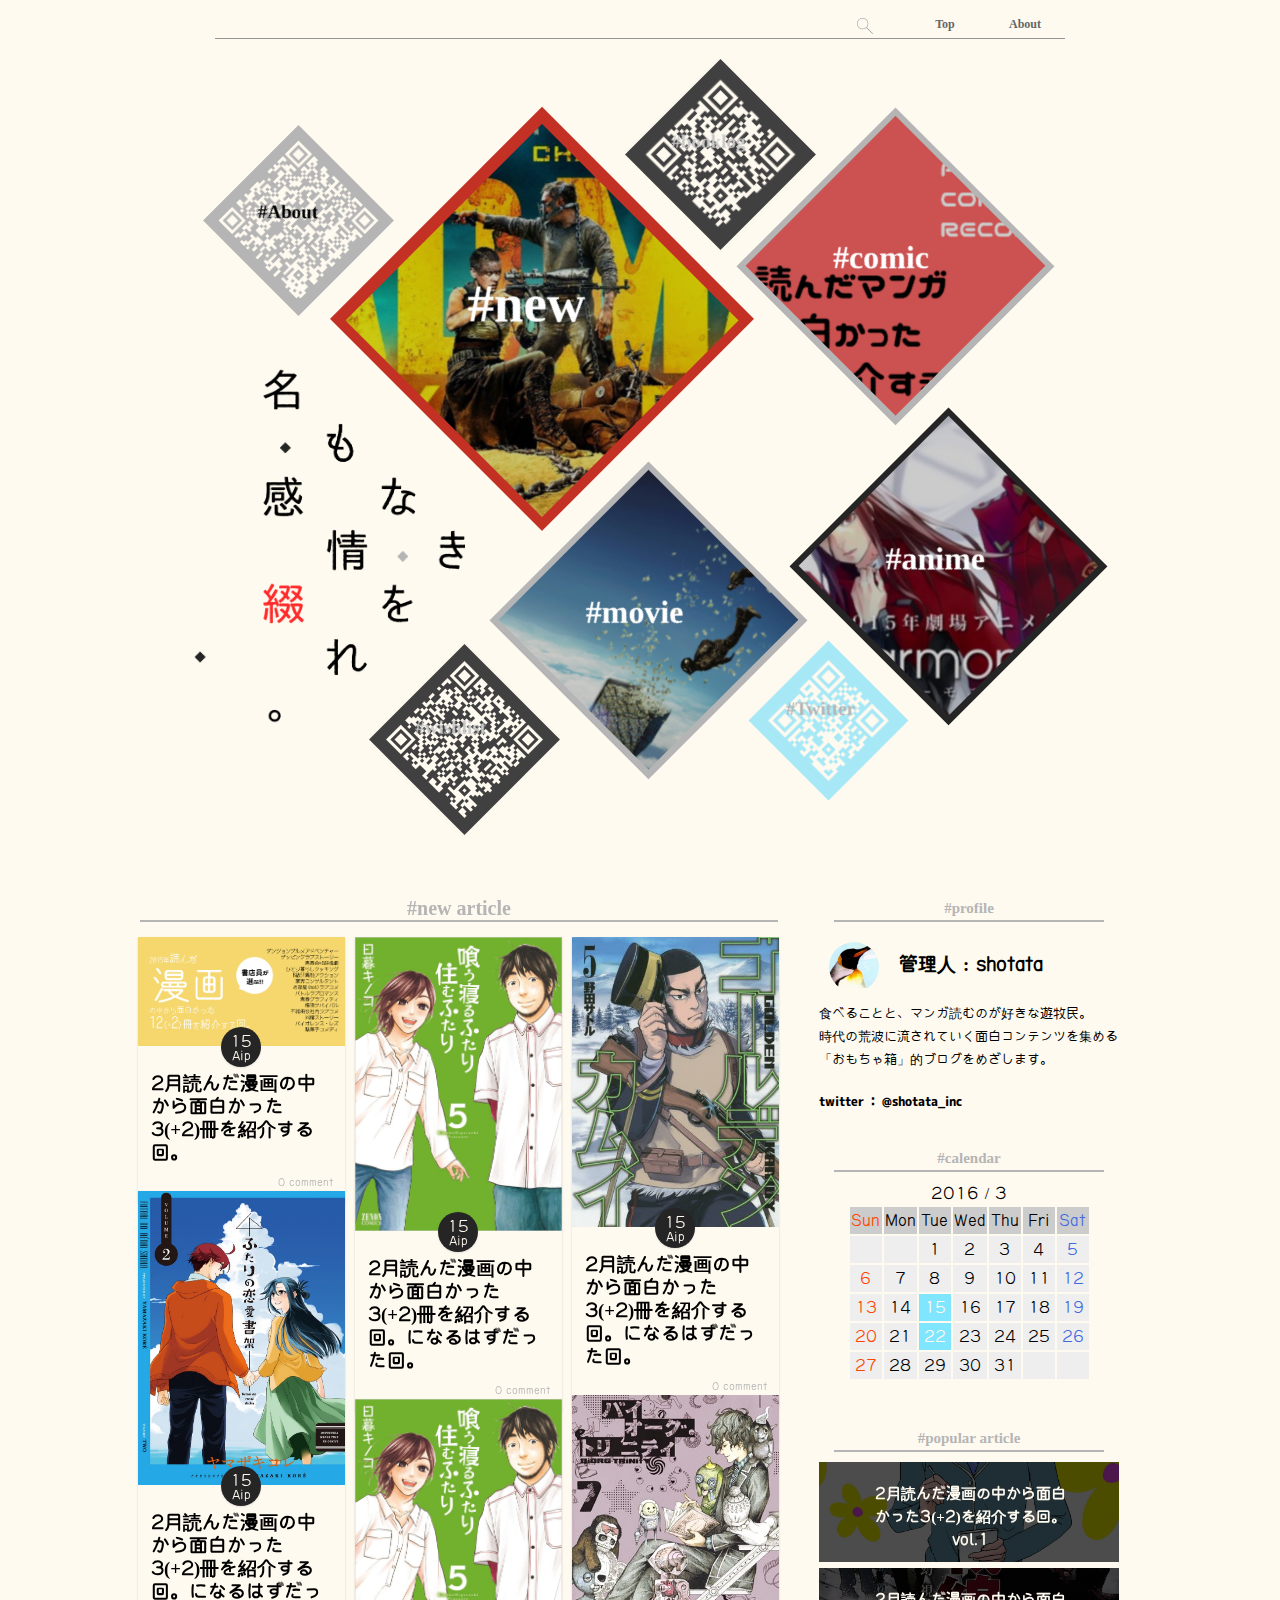
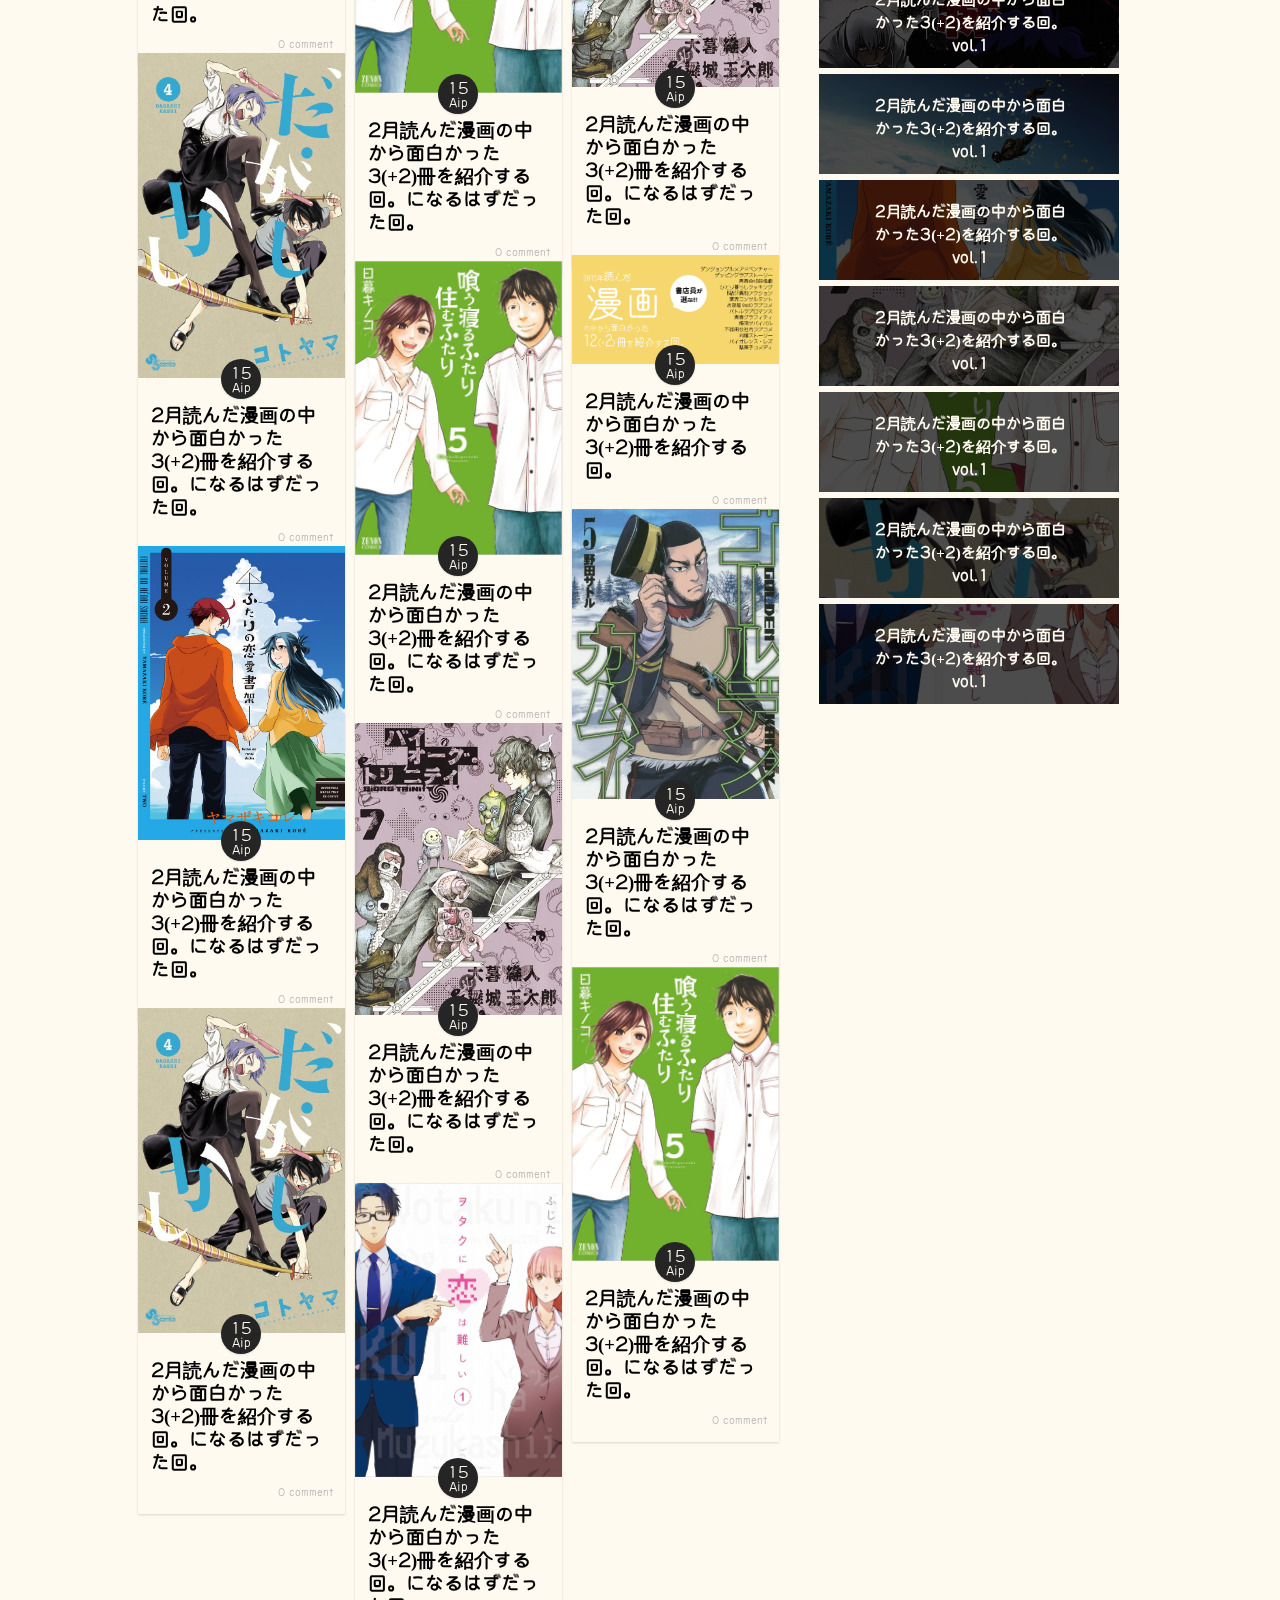
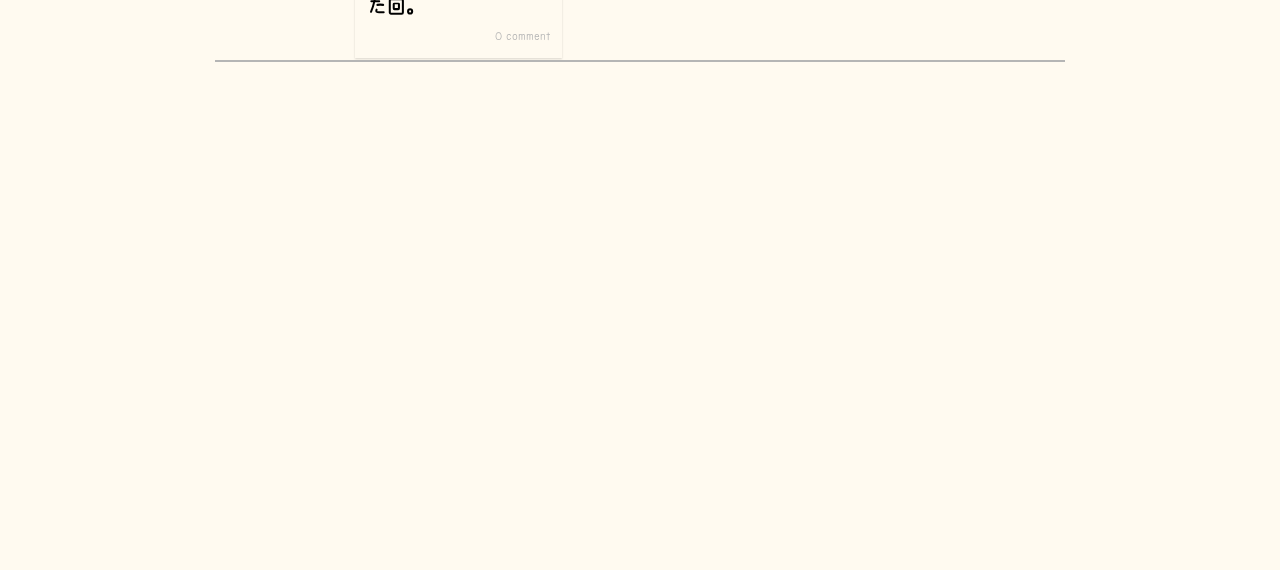
==== index.html @ b6baa3f1 "一番最初の状態(edge,foxはほぼ問題なし、chromに深刻な問題" ====
<!DOCTYPE html>
<html>
<head>
    <meta charset="utf-8">
    <title>名もなき感情を綴れ。</title>
    <link rel="stylesheet" href="css/header.css">
    <link rel="stylesheet" href="css/body.css">
    <link rel="stylesheet" href="css/main2.css">
    <link rel="stylesheet" href="css/article.css">
    <link rel="stylesheet" href="css/side.css">
    <link rel="stylesheet" href="css/footer.css">
    <link rel="stylesheet" href="css/calendar.css">
    <script type="text/javascript" src="javascript/jquery-ver2.1.3.min.js"></script>
    <script type="text/javascript" src="javascript/cut.js"></script>
    <script type="text/javascript" src="javascript/bricks.js"></script>
    <script type="text/javascript" src="javascript/java.js"></script>
    <script type="text/javascript" src="javascript/ripple.js"></script>
    <script type="text/javascript" src="javascript/FlowType.js"></script>
    <script type="text/javascript" src="javascript/multipleCalendarCreater.js"></script>
</head>

<body bgcolor="#fffaf0">
    <div class="header">
        <ul class="menu">
            <li><img src="img/g3773.png" alt="検索"></li>
            <li><a href="index.html">Top</a></li>
            <li><a href="about.html">About</a></li>
        </ul>
    </div>
    <div class="top">
        <div class="diamond">
            <div class="diamond1">
                <canvas id="canvas1" data-src="img/2611511308181.jpg" width="425" height="425"></canvas>
                <span class="ripple-dia1"></span>
                <a href="#"><span class="waku1"></span></a>
                <h1>#new</h1>
            </div>
            <div class="diamond2">
                <canvas id="canvas2" data-src="img/1511com.png" width="319" height="319"></canvas>
                <span class="ripple-dia2"></span>
                <a href="comic.html"><span class="waku2"></span></a>
                <h1>#comic</h1>
            </div>
            <div class="diamond3">
                <canvas id="canvas3" data-src="img/20160205-pointbreak-thumb-950x713-20824.jpg" width="319" height="319"></canvas>
                <span class="ripple-dia3"></span>
                <a href="movie.html"><span class="waku3"></span></a>
                <h1>#movie</h1>
            </div>
            <div class="diamond4">
                <canvas id="canvas4" data-src="img/792185c9-s.jpg" width="319" height="319"></canvas>
                <span class="ripple-dia4"></span>
                <a href="anime.html"><span class="waku4"></span></a>
                <h1>#anime</h1>
            </div>
            <div class="diamond5">
                <a href="#https://twitter.com/shotata_inc">
                    <h1>#Twitter</h1>
                    <img src="img/twitter4.gif" width="113" height="113" />
                </a>
            </div>
            <div class="diamond6">
                <a href="#https://twitter.com/shotata_inc">
                    <h1>#About</h1>
                    <img src="img/QR_Code.gif" width="135" height="135" />
                </a>
            </div>
            <div class="diamond7">
                <a href="#https://www.amazon.co.jp/gp/registry/wishlist/ref=nav__gno_listpop_wi?ie=UTF8&requiresSignIn=1">
                    <img src="img/amazon.gif" width="135">
                    <h1>#wishlist</h1>
                </a>
            </div>
            <div class="diamond8">
                <a href="#http://booklog.jp/users/totoro1214hs?display=front">
                    <img src="img/bukurogu.gif" width="135">
                    <h1>#booklog</h1>
                </a>
            </div>
            <img class="t-moji" src="img/title0.png" width="370" alt="代替テキスト">
        </div>
        <div class="page-top">
            <a href="#">
                <div class="boton"></div>
            </a>
        </div>
    </div>
    <div class="body">
        <div class="body-left">
            <div class="article">
                <h1>#new article</h1>
                <div class="bricks">
                    <div class="cluster">
                        <a href="#">
                            <div class="fig">
                                <img src="img/2015com.png" width="100%" alt="contents">
                                <figcaption>
                                    <div class="tag">
                                        <h4>comic</h4>
                                    </div>
                                </figcaption>
                            </div>
                            <div class="cluster-content">
                                <div class="cluster-data">
                                    <div class="day">15</div>
                                    <div class="month">Aip</div>
                                </div>
                                <h3>2月読んだ漫画の中から面白かった3(+2)冊を紹介する回。</h3>
                                <span class="comment"><p> 0 comment</p></span>
                            </div>
                        </a>
                    </div>
                    <div class="cluster">
                        <a href="#">
                            <div class="fig">
                                <img src="img/cluster/71kz5DLhjmL.jpg" width="100%" alt="contents">
                                <figcaption>
                                    <div class="tag">
                                        <h4>comic</h4>
                                    </div>
                                </figcaption>
                            </div>
                            <div class="cluster-content">
                                <div class="cluster-data">
                                    <div class="day">15</div>
                                    <div class="month">Aip</div>
                                </div>
                                <h3>2月読んだ漫画の中から面白かった3(+2)冊を紹介する回。になるはずだった回。</h3>
                                <span class="comment"><p> 0 comment</p></span>
                            </div>
                        </a>
                    </div>
                    <div class="cluster">
                        <a href="#">
                            <div class="fig">
                                <img src="img/cluster/51my9UIwvcL.jpg" width="100%" alt="contents">
                                <figcaption>
                                    <div class="tag">
                                        <h4>comic</h4>
                                    </div>
                                </figcaption>
                            </div>
                            <div class="cluster-content">
                                <div class="cluster-data">
                                    <div class="day">15</div>
                                    <div class="month">Aip</div>
                                </div>
                                <h3>2月読んだ漫画の中から面白かった3(+2)冊を紹介する回。になるはずだった回。</h3>
                                <span class="comment"><p> 0 comment</p></span>
                            </div>
                        </a>
                    </div>
                    <div class="cluster">
                        <a href="#">
                            <div class="fig">
                                <img src="img/cluster/61NEpMygPyL.jpg" width="100%" alt="contents">
                                <figcaption>
                                    <div class="tag">
                                        <h4>comic</h4>
                                    </div>
                                </figcaption>
                            </div>
                            <div class="cluster-content">
                                <div class="cluster-data">
                                    <div class="day">15</div>
                                    <div class="month">Aip</div>
                                </div>
                                <h3>2月読んだ漫画の中から面白かった3(+2)冊を紹介する回。になるはずだった回。</h3>
                                <span class="comment"><p> 0 comment</p></span>
                            </div>
                        </a>
                    </div>
                    <div class="cluster">
                        <a href="#">
                            <div class="fig">
                                <img src="img/cluster/61NpUtfXvlL.jpg" width="100%" alt="contents">
                                <figcaption>
                                    <div class="tag">
                                        <h4>comic</h4>
                                    </div>
                                </figcaption>
                            </div>
                            <div class="cluster-content">
                                <div class="cluster-data">
                                    <div class="day">15</div>
                                    <div class="month">Aip</div>
                                </div>
                                <h3>2月読んだ漫画の中から面白かった3(+2)冊を紹介する回。になるはずだった回。</h3>
                                <span class="comment"><p> 0 comment</p></span>
                            </div>
                        </a>
                    </div>
                    <div class="cluster">
                        <a href="#">
                            <div class="fig">
                                <img src="img/cluster/71kz5DLhjmL.jpg" width="100%" alt="contents">
                                <figcaption>
                                    <div class="tag">
                                        <h4>comic</h4>
                                    </div>
                                </figcaption>
                            </div>
                            <div class="cluster-content">
                                <div class="cluster-data">
                                    <div class="day">15</div>
                                    <div class="month">Aip</div>
                                </div>
                                <h3>2月読んだ漫画の中から面白かった3(+2)冊を紹介する回。になるはずだった回。</h3>
                                <span class="comment"><p> 0 comment</p></span>
                            </div>
                        </a>
                    </div>
                    <div class="cluster">
                        <a href="#">
                            <div class="fig">
                                <img src="img/cluster/71McQjG1HxL.jpg" width="100%"  alt="contents">
                                <figcaption>
                                    <div class="tag">
                                        <h4>comic</h4>
                                    </div>
                                </figcaption>
                            </div>
                            <div class="cluster-content">
                                <div class="cluster-data">
                                    <div class="day">15</div>
                                    <div class="month">Aip</div>
                                </div>
                                <h3>2月読んだ漫画の中から面白かった3(+2)冊を紹介する回。になるはずだった回。</h3>
                                <span class="comment"><p> 0 comment</p></span>
                            </div>
                        </a>
                    </div>
                    <div class="cluster">
                        <a href="#">
                            <div class="fig">
                                <img src="img/2015com.png" width="100%" alt="contents">
                                <figcaption>
                                    <div class="tag">
                                        <h4>comic</h4>
                                    </div>
                                </figcaption>
                            </div>
                            <div class="cluster-content">
                                <div class="cluster-data">
                                    <div class="day">15</div>
                                    <div class="month">Aip</div>
                                </div>
                                <h3>2月読んだ漫画の中から面白かった3(+2)冊を紹介する回。</h3>
                                <span class="comment"><p> 0 comment</p></span>
                            </div>
                        </a>
                    </div>
                    <div class="cluster">
                        <a href="#">
                            <div class="fig">
                                <img src="img/cluster/71kz5DLhjmL.jpg" width="100%" alt="contents">
                                <figcaption>
                                    <div class="tag">
                                        <h4>comic</h4>
                                    </div>
                                </figcaption>
                            </div>
                            <div class="cluster-content">
                                <div class="cluster-data">
                                    <div class="day">15</div>
                                    <div class="month">Aip</div>
                                </div>
                                <h3>2月読んだ漫画の中から面白かった3(+2)冊を紹介する回。になるはずだった回。</h3>
                                <span class="comment"><p> 0 comment</p></span>
                            </div>
                        </a>
                    </div>
                    <div class="cluster">
                        <a href="#">
                            <div class="fig">
                                <img src="img/cluster/51my9UIwvcL.jpg" width="100%" alt="contents">
                                <figcaption>
                                    <div class="tag">
                                        <h4>comic</h4>
                                    </div>
                                </figcaption>
                            </div>
                            <div class="cluster-content">
                                <div class="cluster-data">
                                    <div class="day">15</div>
                                    <div class="month">Aip</div>
                                </div>
                                <h3>2月読んだ漫画の中から面白かった3(+2)冊を紹介する回。になるはずだった回。</h3>
                                <span class="comment"><p> 0 comment</p></span>
                            </div>
                        </a>
                    </div>
                    <div class="cluster">
                        <a href="#">
                            <div class="fig">
                                <img src="img/cluster/61NEpMygPyL.jpg" width="100%" alt="contents">
                                <figcaption>
                                    <div class="tag">
                                        <h4>comic</h4>
                                    </div>
                                </figcaption>
                            </div>
                            <div class="cluster-content">
                                <div class="cluster-data">
                                    <div class="day">15</div>
                                    <div class="month">Aip</div>
                                </div>
                                <h3>2月読んだ漫画の中から面白かった3(+2)冊を紹介する回。になるはずだった回。</h3>
                                <span class="comment"><p> 0 comment</p></span>
                            </div>
                        </a>
                    </div>
                    <div class="cluster">
                        <a href="#">
                            <div class="fig">
                                <img src="img/cluster/61NpUtfXvlL.jpg" width="100%" alt="contents">
                                <figcaption>
                                    <div class="tag">
                                        <h4>comic</h4>
                                    </div>
                                </figcaption>
                            </div>
                            <div class="cluster-content">
                                <div class="cluster-data">
                                    <div class="day">15</div>
                                    <div class="month">Aip</div>
                                </div>
                                <h3>2月読んだ漫画の中から面白かった3(+2)冊を紹介する回。になるはずだった回。</h3>
                                <span class="comment"><p> 0 comment</p></span>
                            </div>
                        </a>
                    </div>
                    <div class="cluster">
                        <a href="#">
                            <div class="fig">
                                <img src="img/cluster/71kz5DLhjmL.jpg" width="100%" alt="contents">
                                <figcaption>
                                    <div class="tag">
                                        <h4>comic</h4>
                                    </div>
                                </figcaption>
                            </div>
                            <div class="cluster-content">
                                <div class="cluster-data">
                                    <div class="day">15</div>
                                    <div class="month">Aip</div>
                                </div>
                                <h3>2月読んだ漫画の中から面白かった3(+2)冊を紹介する回。になるはずだった回。</h3>
                                <span class="comment"><p> 0 comment</p></span>
                            </div>
                        </a>
                    </div>
                    <div class="cluster">
                        <a href="#">
                            <div class="fig">
                                <img src="img/cluster/71McQjG1HxL.jpg" width="100%"  alt="contents">
                                <figcaption>
                                    <div class="tag">
                                        <h4>comic</h4>
                                    </div>
                                </figcaption>
                            </div>
                            <div class="cluster-content">
                                <div class="cluster-data">
                                    <div class="day">15</div>
                                    <div class="month">Aip</div>
                                </div>
                                <h3>2月読んだ漫画の中から面白かった3(+2)冊を紹介する回。になるはずだった回。</h3>
                                <span class="comment"><p> 0 comment</p></span>
                            </div>
                        </a>
                    </div>
                    <div class="cluster">
                        <a href="#">
                            <div class="fig">
                                <img src="img/cluster/71P-b69pJWL.jpg" width="100%" alt="contents">
                                <figcaption>
                                    <div class="tag">
                                        <h4>comic</h4>
                                    </div>
                                </figcaption>
                            </div>
                            <div class="cluster-content">
                                <div class="cluster-data">
                                    <div class="day">15</div>
                                    <div class="month">Aip</div>
                                </div>
                                <h3>2月読んだ漫画の中から面白かった3(+2)冊を紹介する回。になるはずだった回。</h3>
                                <span class="comment"><p> 0 comment</p></span>
                            </div>
                        </a>
                    </div>
                </div>
            </div>
        </div>
        <div class="body-right">
                <div class="profile">
                    <h2>#profile</h2>
                    <div class="icon"><img src="img/canvas.png" width="55"></div>
                    <h3>管理人 : shotata</h3>
                    <p>食べることと、マンガ読むのが好きな遊牧民。<br>時代の荒波に流されていく面白コンテンツを集める「おもちゃ箱」的ブログをめざします。</p>
                    <h5>twitter ： @shotata_inc</h5>
                </div>
                <div class="calender">
                    <h2>#calendar</h2>
                    <div id="multipleCalendar">
                        <table id="calendar"></table>
                    </div>
                </div>
                <div class="popular">
                    <h2>#popular article</h2>
                    <a href="img/cluster/51my9UIwvcL.jpg">
                        <div class="fig">
                            <canvas id="canvas5" data-src="img/cluster/812Lh1SOF3L._SL1500_.jpg" width="300" height="100"></canvas>
                            <figcaption>
                                <div class="tag">
                                    <h4>2月読んだ漫画の中から面白かった3(+2)を紹介する回。vol.1</h4>
                                </div>
                            </figcaption>
                        </div>
                    </a>
                    <a href="img/cluster/51my9UIwvcL.jpg">
                        <div class="fig">
                            <canvas id="canvas6" data-src="img/cluster/81JimM26z4L.jpg" width="300" height="100"></canvas>
                            <figcaption>
                                <div class="tag">
                                    <h4>2月読んだ漫画の中から面白かった3(+2)を紹介する回。vol.1</h4>
                                </div>
                            </figcaption>
                        </div>
                    </a>
                    <a href="img/cluster/51my9UIwvcL.jpg">
                        <div class="fig">
                            <canvas id="canvas7" data-src="img/20160205-pointbreak-thumb-950x713-20824.jpg" width="300" height="100"></canvas>
                            <figcaption>
                                <div class="tag">
                                    <h4>2月読んだ漫画の中から面白かった3(+2)を紹介する回。vol.1</h4>
                                </div>
                            </figcaption>
                        </div>
                    </a>
                    <a href="img/cluster/61NEpMygPyL.jpg">
                        <div class="fig">
                            <canvas id="canvas8" data-src="img/cluster/61NEpMygPyL.jpg" width="300" height="100"></canvas>
                            <figcaption>
                                <div class="tag">
                                    <h4>2月読んだ漫画の中から面白かった3(+2)を紹介する回。vol.1</h4>
                                </div>
                            </figcaption>
                        </div>
                    </a>
                    <a href="img/cluster/51my9UIwvcL.jpg">
                        <div class="fig">
                            <canvas id="canvas9" data-src="img/cluster/61NpUtfXvlL.jpg" width="300" height="100"></canvas>
                            <figcaption>
                                <div class="tag">
                                    <h4>2月読んだ漫画の中から面白かった3(+2)を紹介する回。vol.1</h4>
                                </div>
                            </figcaption>
                        </div>
                    </a>
                    <a href="img/cluster/51my9UIwvcL.jpg">
                        <div class="fig">
                            <canvas id="canvas10" data-src="img/cluster/71kz5DLhjmL.jpg" width="300" height="100"></canvas>
                            <figcaption>
                                <div class="tag">
                                    <h4>2月読んだ漫画の中から面白かった3(+2)を紹介する回。vol.1</h4>
                                </div>
                            </figcaption>
                        </div>
                    </a>
                    <a href="img/cluster/51my9UIwvcL.jpg">
                        <div class="fig">
                            <canvas id="canvas11" data-src="img/cluster/71McQjG1HxL.jpg" width="300" height="100"></canvas>
                            <figcaption>
                                <div class="tag">
                                    <h4>2月読んだ漫画の中から面白かった3(+2)を紹介する回。vol.1</h4>
                                </div>
                            </figcaption>
                        </div>
                    </a>
                    <a href="img/cluster/51my9UIwvcL.jpg">
                        <div class="fig">
                            <canvas id="canvas12" data-src="img/cluster/71P-b69pJWL.jpg" width="300" height="100"></canvas>
                            <figcaption>
                                <div class="tag">
                                    <h4>2月読んだ漫画の中から面白かった3(+2)を紹介する回。vol.1</h4>
                                </div>
                            </figcaption>
                        </div>
                    </a>
                </div>
        </div>
    </div>
    <div class="footer">
        <h4></h4>
    </div>
</body>
</html>
---- css/header.css ----
@font-face{
    font-family: nicomoji;
    src: url('../font/nicomoji-plus_v0.9.ttf') format("truetype");
}

@font-face{
    font-family: kikaifont;
    src: url('../font/JISZ8903-Medium.otf') format("opentype");
}

@font-face{
    font-family: lightnovelPOP;
    src: url('../font/lightnovelPOP.otf') format("opentype");
}

@font-face{
    font-family: honoka;
    src: url('../font/font_1_honokamin.ttf') format("truetype");
}

.header{
    position: relative;
    width: 850px;
    top: 30px;
    padding: 0px;
    margin: 0 auto;
    font-family: "honoka";
    border-bottom: solid 1px #959595;
}

.menu{
    position: absolute;
    list-style-type: none;
    right: 0px;
    top: -45px;
}

.menu img{
    padding-top: 9px;
}

.menu li{
    width: 80px;
    float: left;
    padding: 0px;
    margin: 0px;
    text-align: center;
}

.menu li a{
    width: auto;
    color: #666;
    font-size: 12px;
    font-weight: bold;
    padding: 8px 0;
    text-decoration: none;
    display: block;
}

.menu li a:hover{
    color: #555;
}

.page-top{
    position: fixed;
    bottom: 25px;
    right: 25px;
    z-index: 10;
}

.boton{
    position: absolute;
    top: 20px;
    left: 19px;
    width: 10px;
    height: 10px;
    background-color: transparent;
    border-top: solid 3px #252525;
    border-right: solid 3px #252525;
    -webkit-transform: rotate(-45deg);
    -ms-transform: rotate(-45deg);
    transform: rotate(-45deg);
    z-index: 15;
}

.page-top a{
    outline: none;
    width: 50px;
    height: 50px;
    -webkit-border-radius: 25px;/* width,heightの半分 */
    -moz-border-radius: 25px;
    border-radius: 25px;
    background-color: #b5b5b5;/* 円の色 */
    display: block;
}

.page-top a:hover{
    background: #999;
}
---- css/body.css ----
.body{
    width: 1020px;
    margin: 0 auto;
    font-family: "kikaifont";
    font-weight: 300;
    -webkit-font-smoothing: antialiased;
    -moz-osx-font-smoothing: grayscale;
}

a{
    outline: none;
    color: #000;
}

.body-left{
    width: 678px;
    left: 0px;
    float: left;
    margin-left: -10px;
}

.body-right{
    width: 342px;
    height: 2000px;
    top: 0px;
    right: 0px;
    float: left;
    margin: 0 auto;
    z-index: 500;
    line-height: 23px;
}
---- css/main2.css ----
.top{
    position: relative;
    width: 850px;
    height: 788px;
    top: 85px;
    margin: 0 auto;
}

.diamond{
    position: absolute;
    width: 850px;
    height: 788px;
}

.t-moji{
    position: relative;
    top: -1226px;
    left: -120px;
    padding: -38px;
    z-index: 0;
}

.diamond1{
    position: relative;
    left: -98px;
    top: 75px;
    width: 300px;
    height: 300px;
    margin: auto;
    z-index: 1;
    -webkit-transform: rotate(45deg);
    -ms-transform: rotate(45deg);
    transform: rotate(45deg);
    overflow: hidden;
}

.diamond1 canvas{
    position: absolute;
    top: -62px;
    left: -62px;
    z-index: 1;
    -webkit-transform: rotate(-45deg);
    -ms-transform: rotate(-45deg);
    transform: rotate(-45deg);
}

.ripple-dia1{
    position: absolute;
    top: 12px;
    left: 12px;
    width: 0px;
    height: 0px;
    z-index: 2;
    background-color: transparent;
    border: solid 139px #000;
    opacity: .2;
}

.diamond1 h1{
    position: absolute;
    top: 84px;
    left: 69px;
    font-size: 53px;
    font-family: nicomoji;
    z-index: 3;
    color: #fff;
    -webkit-transform: rotate(-45deg);
    -ms-transform: rotate(-45deg);
    transform: rotate(-45deg);
}

.waku1{
    position: absolute;
    left: 0px;
    top: 0px;
    width: 278px;
    height: 278px;
    z-index: 4;
    background: transparent;
    border: solid 12px #c33125;
}

.diamond2{
    position: relative;
    left: 255px;
    top: -240px;
    width: 225px;
    height: 225px;
    margin: auto;
    z-index: 1;
    -webkit-transform: rotate(45deg);
    -ms-transform: rotate(45deg);
    transform: rotate(45deg);
    overflow: hidden;
}

.diamond3{
    position: relative;
    left: 8px;
    top: -111px;
    width: 225px;
    height: 225px;
    margin: auto;
    z-index: 1;
    -webkit-transform: rotate(45deg);
    -ms-transform: rotate(45deg);
    transform: rotate(45deg);
    overflow: hidden;
}

.diamond4{
    position: relative;
    left: 308px;
    top: -390px;
    width: 225px;
    height: 225px;
    margin: auto;
    z-index: 0;
    -webkit-transform: rotate(45deg);
    -ms-transform: rotate(45deg);
    transform: rotate(45deg);
    overflow: hidden;
}


.diamond2 canvas,
.diamond3 canvas,
.diamond4 canvas{
    position: absolute;
    top: -48px;
    left: -48px;
    z-index: 2;
    -webkit-transform: rotate(-45deg);
    -ms-transform: rotate(-45deg);
    transform: rotate(-45deg);
}

.ripple-dia2,
.ripple-dia3,
.ripple-dia4{
    position: absolute;
    top: 6px;
    left: 6px;
    width: 0px;
    height: 0px;
    z-index: 3;
    background-color: transparent;
    border: solid 107px #000;
    opacity: .2;
}

.diamond2 h1,
.diamond3 h1,
.diamond4 h1{
    position: absolute;
    top: 77px;
    left: 48px;
    font-size: 32px;
    font-family: nicomoji;
    color: #fff;
    z-index: 4;
    -webkit-transform: rotate(-45deg);
    -ms-transform: rotate(-45deg);
    transform: rotate(-45deg);
}

.waku2,
.waku3,
.waku4{
    position: absolute;
    left: -2px;
    top: -2px;
    width: 212px;
    height: 212px;
    margin: auto;
    background: transparent;
    z-index: 5;
    overflow: hidden;
    border: solid 8px #b5b5b5;
}

.waku4{
    border: solid 8px #252525;
}

.diamond5{
    position: relative;
    left: 188px;
    top: -405px;
    width: 113px;
    height: 113px;
    margin: auto;
    background-color: #a7e8f6;
    -webkit-transform: rotate(45deg);
    -ms-transform: rotate(45deg);
    transform: rotate(45deg);
    overflow: hidden;
}

.diamond5 h1{
    position: absolute;
    top: 30px;
    left: 8px;
    z-index: 3;
    font-size: 19px;
    font-family: nicomoji;
    color: #b5b5b5;
    -webkit-transform: rotate(-45deg);
    -ms-transform: rotate(-45deg);
    transform: rotate(-45deg);
}

.diamond6{
    position: relative;
    left: -342px;
    top: -1029px;
    width: 135px;
    height: 135px;
    margin: auto;
    z-index: 1;
    -webkit-transform: rotate(45deg);
    -ms-transform: rotate(45deg);
    transform: rotate(45deg);
    overflow: hidden;
}

.diamond6 h1{
    position: absolute;
    top: 45px;
    left: 24px;
    z-index: 3;
    font-size: 19px;
    font-family: nicomoji;
    color: #000;
    -webkit-transform: rotate(-45deg);
    -ms-transform: rotate(-45deg);
    transform: rotate(-45deg);
}

.diamond7{
    position: relative;
    left: -176px;
    top: -645px;
    width: 135px;
    height: 135px;
    margin: auto;
    z-index: 2;
    -webkit-transform: rotate(45deg);
    -ms-transform: rotate(45deg);
    transform: rotate(45deg);
    overflow: hidden;
}

.diamond7 h1{
    position: absolute;
    top: 45px;
    left: 14px;
    z-index: 3;
    font-size: 19px;
    font-family: nicomoji;
    color: #c9c9c9;
    -webkit-transform: rotate(-45deg);
    -ms-transform: rotate(-45deg);
    transform: rotate(-45deg);
}

.diamond8{
    position: relative;
    left: 80px;
    top: -1365px;
    width: 135px;
    height: 135px;
    margin: auto;
    z-index: 5;
    -webkit-transform: rotate(45deg);
    -ms-transform: rotate(45deg);
    transform: rotate(45deg);
    overflow: hidden;
}

.diamond8 h1{
    position: absolute;
    top: 43px;
    left: 13px;
    z-index: 10;
    font-size: 19px;
    font-family: nicomoji;
    color: #c9c9c9;
    -webkit-transform: rotate(-45deg);
    -ms-transform: rotate(-45deg);
    transform: rotate(-45deg);
}
---- css/article.css ----
.article{
    position: relative;
    line-height: 23px;
}

.article h1{
    position: relative;
    width: 638px;
    top: 100px;
    text-align: center;
    font-size: 20px;
    color: #b5b5b5;
    border-bottom: solid 2px #b5b5b5;
    font-family: "nicomoji";
    margin: 0 auto;
}

.bricks{
    position: relative;
    width: 653px;
    top: 115px;
    margin: 0 auto;
}

.cluster{
    width: 207px;
    display: box;
    position: relative;
    overflow: hidden;
    margin-bottom: 10px;
    -webkit-box-shadow: 0px 1px 2px 0px rgba(0, 0, 0, 0.15);
    -moz-box-shadow: 0px 1px 2px 0px rgba(0, 0, 0, 0.15);
    box-shadow: 0px 1px 2px 0px rgba(0, 0, 0, 0.15);
    -webkit-transition: all 0.3s linear 0s;
    -moz-transition: all 0.3s linear 0s;
    -ms-transition: all 0.3s linear 0s;
    -o-transition: all 0.3s linear 0s;
    transition: all 0.3s linear 0s;
}

.cluster img{
    -webkit-transform: scale(1.0);
    transform: scale(1.0);
}

.cluster:hover{
    -webkit-box-shadow: 0px 1px 35px 0px rgba(0, 0, 0, 0.3);
    -moz-box-shadow: 0px 1px 35px 0px rgba(0, 0, 0, 0.3);
    box-shadow: 0px 1px 35px 0px rgba(0, 0, 0, 0.3);
}

.cluster a{
    text-decoration: none;
}

.cluster-content{
    position: relative;
    width: 100%;
}

.cluster h3{
    position: relative;
    width: 180px;
    top: -20px;
    color: #000;
    margin: 0 auto;
    padding-bottom: 0px;
    margin-bottom: 20px;
}

.body-left .fig figcaption{
    position: absolute;
    width: 207px;
    height: 100%;
    top: -3px;
    left: 0px;
    z-index: 2;
    background: rgba(0,0,0,.4);
    -webkit-transition: .5s ease;
    transition: .5s ease;
    opacity: 0;
}

.body-left .fig figcaption:hover{
    opacity: 1;
}

.body-left .tag{
    position: absolute;
    top: 0;
    right: 0;
    bottom: 0;
    left: 0;
    margin: auto;
    width: 50px;
    height: 20px;
    font-size: 15px;
    color: #fffaf0;
}

.body-left .tag h4{
    position: absolute;
    width: 50px;
    text-align: center;
    margin: auto;
    color: #fffaf0;
    border-bottom: solid 1px #fff;
}

.cluster-data{
    position: relative;
    outline: none;
    top: -25px;
    left: 0px;
    right: 0px;
    margin: 0 auto;
    width: 40px;
    height: 40px;
    z-index: 20;
    -webkit-border-radius: 25px;/* width,heightの半分 */
    -moz-border-radius: 25px;
    border-radius: 25px;
    background-color: #252525;/* 円の色 */
    display: box;
    -webkit-box-shadow: 0px 1px 2px 0px rgba(0, 0, 0, 0.1);
    -moz-box-shadow: 0px 1px 2px 0px rgba(0, 0, 0, 0.1);
    box-shadow: 0px 1px 2px 0px rgba(0, 0, 0, 0.1);
}

.day{
    position: absolute;
    top: 3px;
    right: 0;
    left: 0;
    font-size: 15px;
    text-align: center;
    color: #fffaf0;
}

.month{
    position: absolute;
    top: 17px;
    right: 0;
    left: 0;
    font-size: 12px;
    text-align: center;
    color: #fffaf0;
}

.comment{
    position: absolute;
    bottom: -20px;
    left: 140px;
    color: #b5b5b5;
    font-size: 10px
}
---- css/side.css ----
.body-right h2{
    width: 270px;
    right: 0;
    left: 0;
    margin: 0 auto;
    text-align: center;
    font-size: 15px;
    color: #b5b5b5;
    border-bottom: solid 2px #b5b5b5;
    font-family: nicomoji;
    padding-bottom: 0px;
    margin-bottom: 10px;
}

.profile{
    width: 300px;
    height: 150px;
    margin: 100px auto;
    padding-bottom: -50px;
    background: transparent;
}

.icon{
    position: relative;
    outline: none;
    float: left;
    width: 50px;
    height: 50px;
    margin: 10px;
    -webkit-border-radius: 25px;/* width,heightの半分 */
    -moz-border-radius: 25px;
    border-radius: 25px;
    background: transparent;/* 円の色 */
    display: block;
    overflow: hidden;
}

.icon img{
    position: absolute;
    top: 0px;
    left: -5px;
}

.profile h3{
    position: relative;
    top: 12px;
    left: 10px;
    margin-bottom: 30px;
}

.profile p{
    clear: left;
    font-size: 13px;
}

.profile h5{
    font-size: 12px;
    left: 30px;
    top: -50px;
    font-family: "lightnovelPOP";
}

.newarticle{
    width: 300px;
    margin: 0 auto;
    background: transparent;
    margin-bottom: 50px;
}

.newarticle a{
    color: #000;
    text-decoration: none;
    -webkit-transition: all 0.1s linear 0s;
    -moz-transition: all 0.1s linear 0s;
    -ms-transition: all 0.1s linear 0s;
    -o-transition: all 0.1s linear 0s;
    transition: all 0.1s linear 0s;
}

.newarticle a:hover{
    -webkit-text-shadow: 0px 1px 2px 0px rgba(0, 0, 0, 0.2);
    -moz-text-shadow: 0px 1px 2px 0px rgba(0, 0, 0, 0.2);
    text-shadow: 0px 1px 2px 0px rgba(0, 0, 0, 0.2);
}

.calender{
    width: 300px;
    height: 280px;
    margin: auto;
    background: transparent;
}

.popular{
    width: 300px;
    height: 600px;
    margin: 0 auto;
    background: transparent;
}

.fig{
    position: relative;
    overflow: hidden;
    top: 0px;
    left: 0px;
    width: 100%;
}

.body-right .fig figcaption{
    position: absolute;
    top: 0px;
    left: 0px;
    margin: auto;
    z-index: 2;
    width: 101%;
    height: 100px;
    background: rgba(0,0,0,.7);
    -webkit-transition: .5s ease;
    transition: .5s ease;
    opacity: 1;
}

.body-right .fig figcaption:hover{
    opacity: 0;
}

.body-right .tag{
    position: absolute;
    top: 0px;
    right: 0;
    bottom: 0;
    left: 0;
    margin: auto;
    width: 200px;
    height: 100px;
    font-size: 15px;
    color: #fffaf0;
    text-align: center;
    overflow: hidden;
}
---- css/footer.css ----
.footer{
    position: relative;
    width: 850px;
    height: 0px;
    border-top: solid 2px #b5b5b5;
    margin: 0 auto;
    text-align: center;
    padding-top: 500px;
    clear: left;
}
---- css/calendar.css ----
/* テーブル全体設定*/
#schedule #contents h2{
    padding: 5px 10px;
    margin: 0 auto;
}

#calendar{
    position:relative;
    left: 0px;
    right: 0px;
    margin: 0 auto;
    top: 0px;
}

#calendar table{
    font-size: 15px;
    color: #000;
    border: 3px solid #ddd;
    background-color: #fff;
    float: left;
    margin: 15px;
}

/* キャプション */
#calendar table caption{
    color: #000;
}

#calendar tr{
    background-color: #eee;
}

/* 曜日行 */
#calendar tr.dow{
    background-color: #ccc;
}

#calendar tr.dow td{
    width: 30px;
}

#calendar td{
    font-size: 95%;
    text-align: center;
    height: 25px;
}

/* 祝日の文字色 */
#calendar td.hol{
    color: #DC143C;
}

/* 日曜日 */
#calendar td.sun{
    color: #FF4500;
}

/* 土曜日 */
#calendar td.sat{
    color: #4169E1;
}

/* 更新日 */
#calendar td.rest{
    color: #fffaf0;
    background: #80e5ff;
}
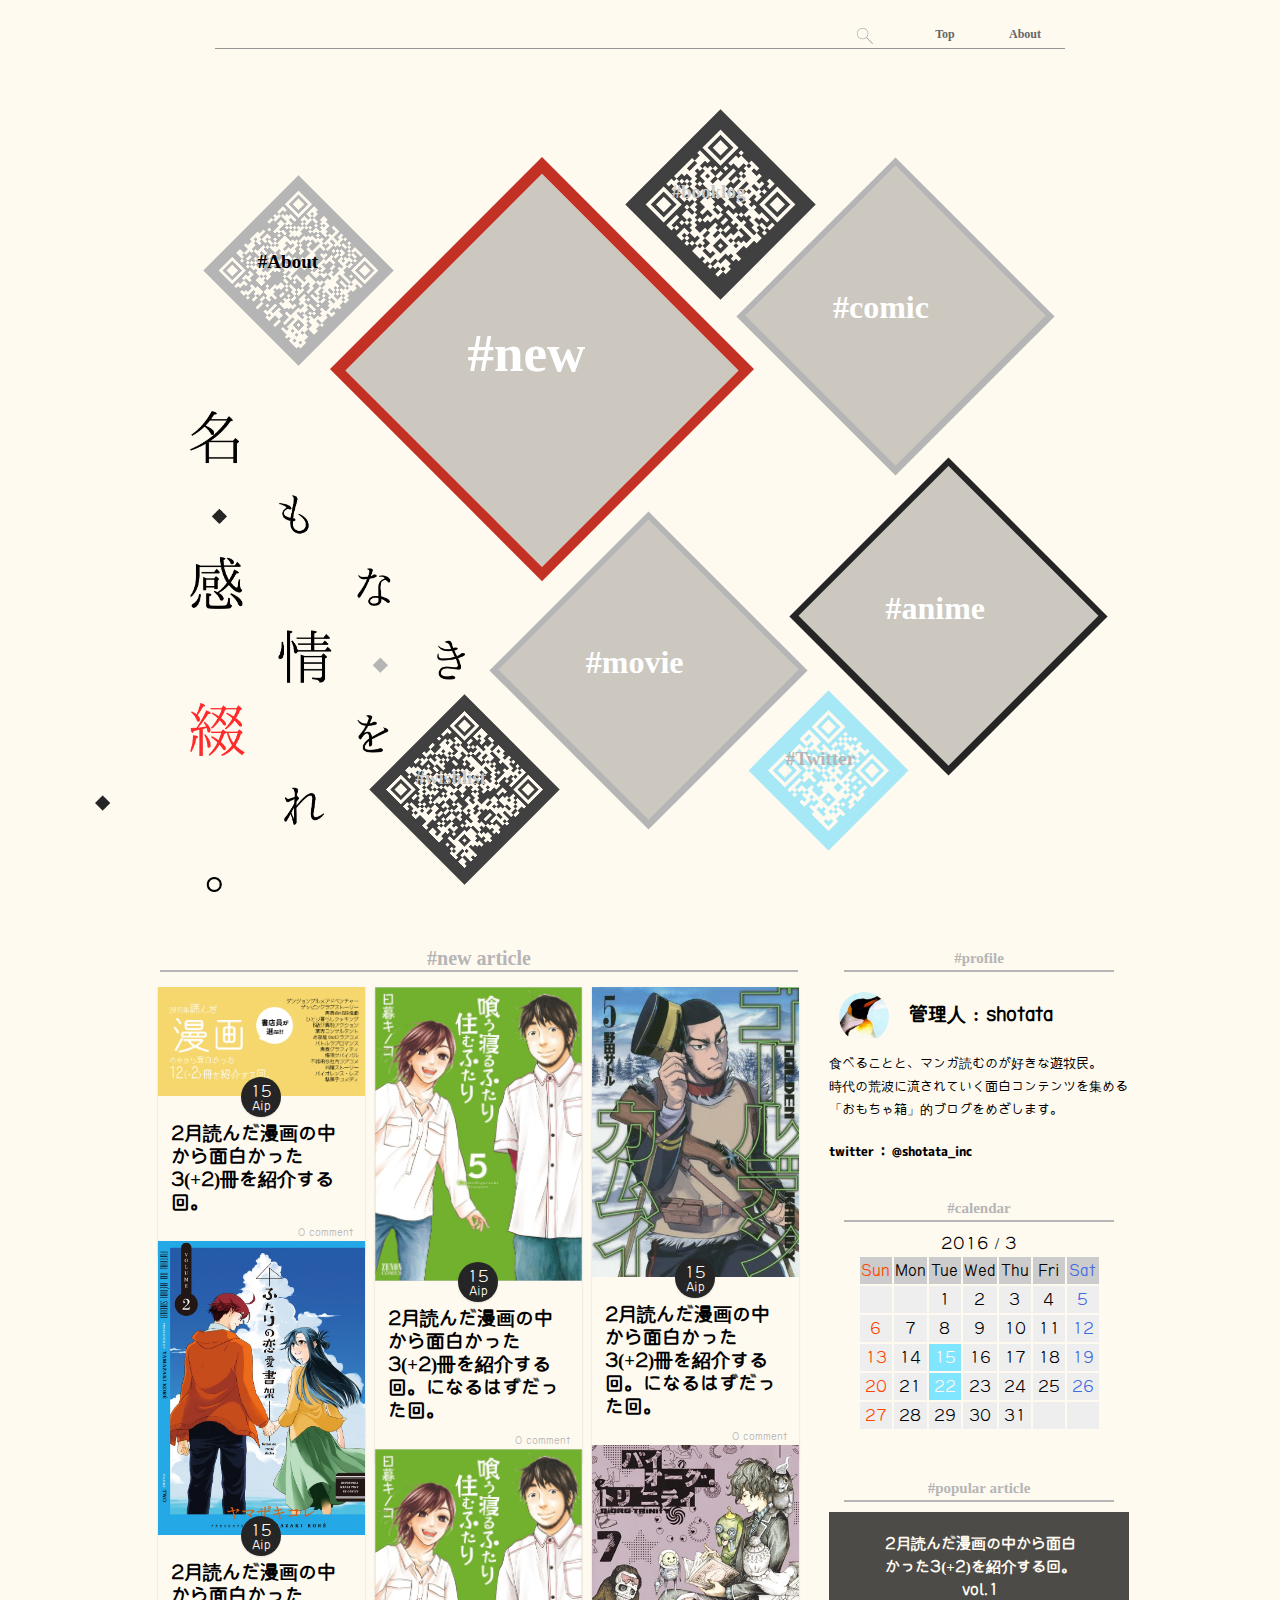
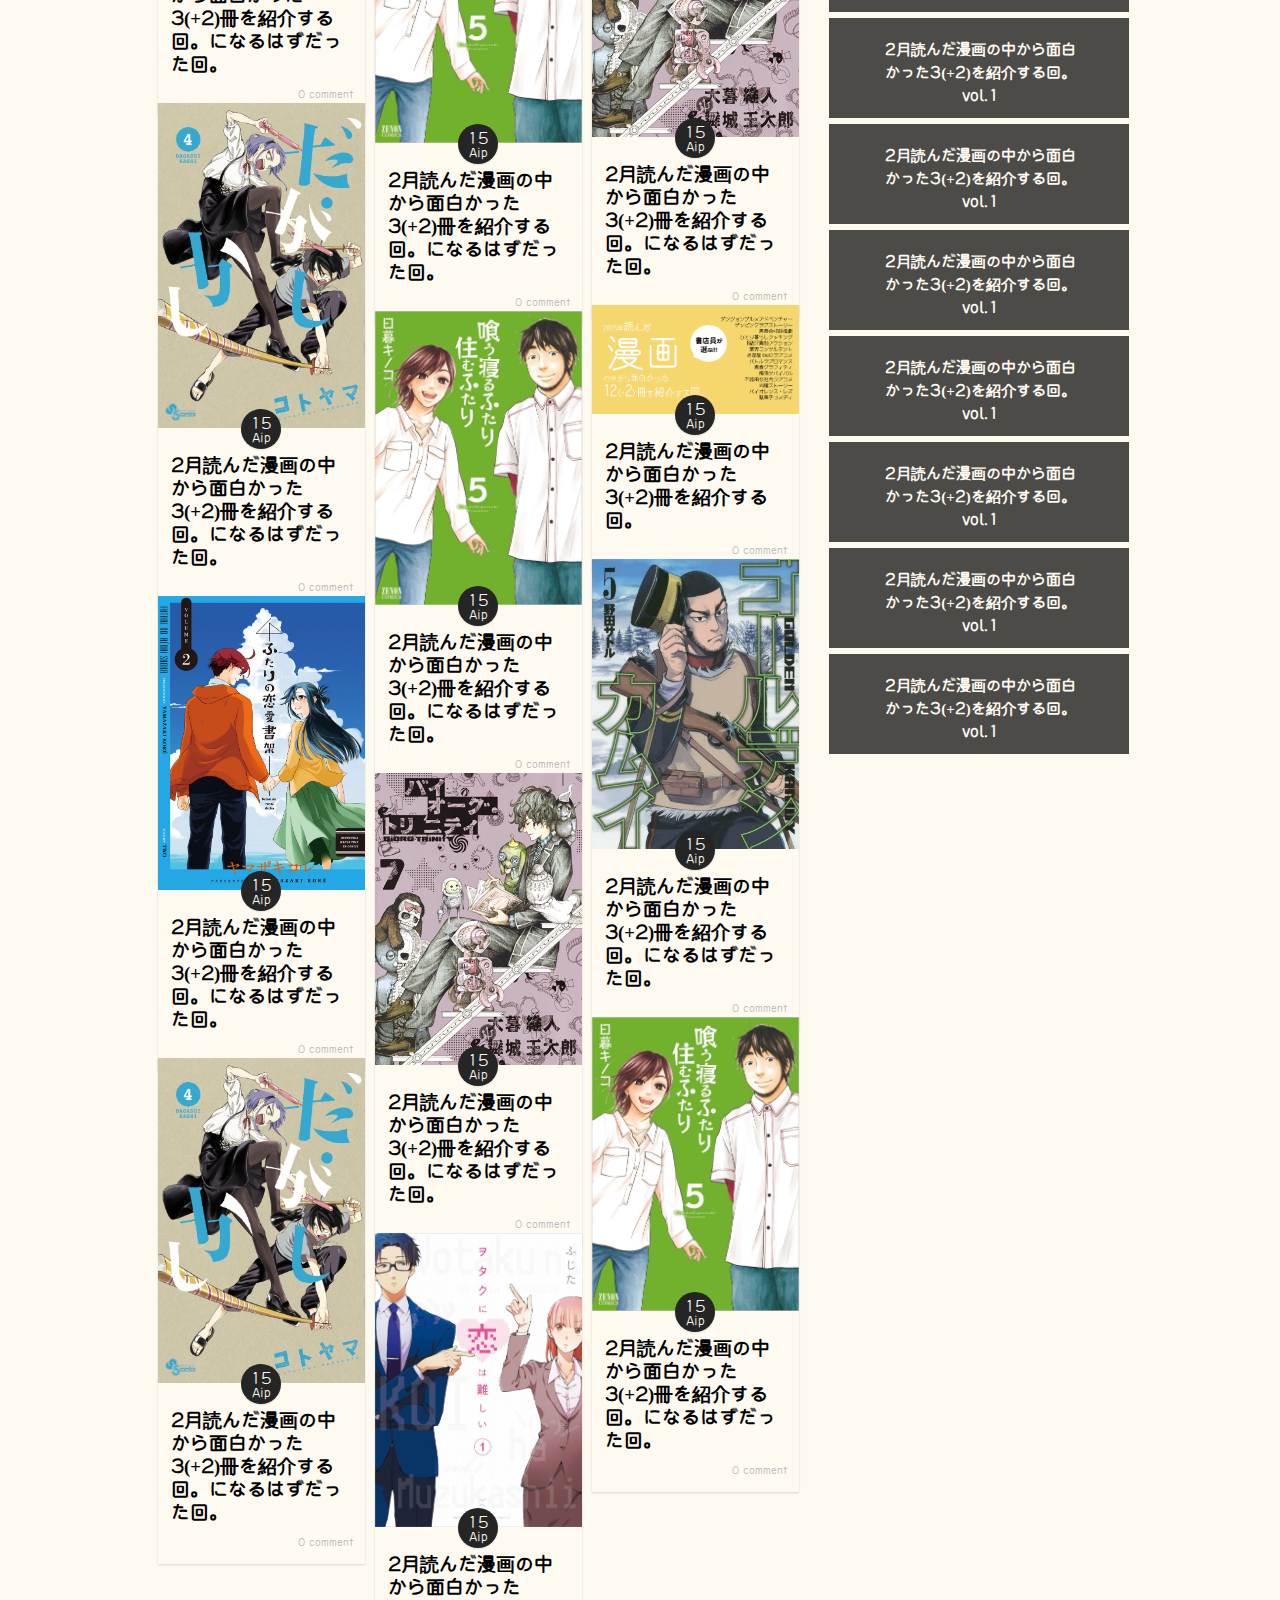
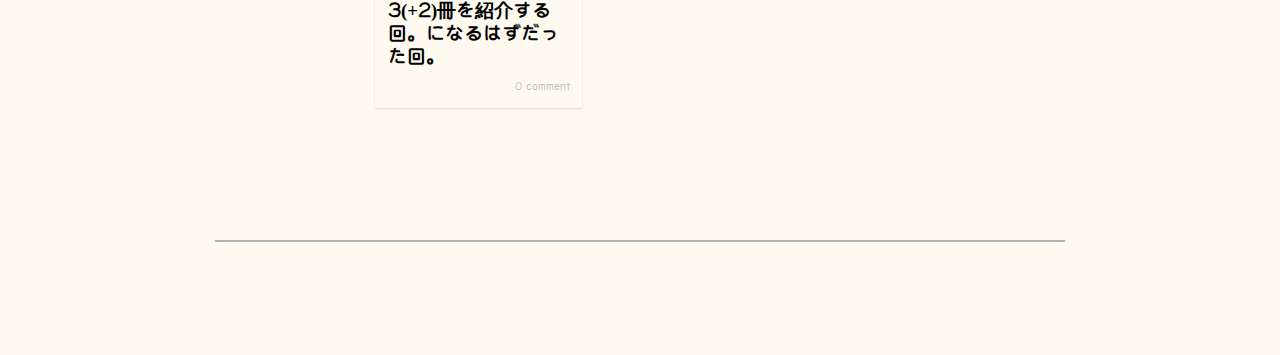
==== commit b7e23208: "投稿機能最低ランク完成" ====
--- a/index.html
+++ b/index.html
@@ -77,7 +77,7 @@
                     <h1>#booklog</h1>
                 </a>
             </div>
-            <img class="t-moji" src="img/title0.png" width="370" alt="代替テキスト">
+            <img class="t-moji" src="img/title1.png" width="370" alt="代替テキスト">
         </div>
         <div class="page-top">
             <a href="#">
--- a/css/header.css
+++ b/css/header.css
@@ -1,29 +1,10 @@
-@font-face{
-    font-family: nicomoji;
-    src: url('../font/nicomoji-plus_v0.9.ttf') format("truetype");
-}
-
-@font-face{
-    font-family: kikaifont;
-    src: url('../font/JISZ8903-Medium.otf') format("opentype");
-}
-
-@font-face{
-    font-family: lightnovelPOP;
-    src: url('../font/lightnovelPOP.otf') format("opentype");
-}
-
-@font-face{
-    font-family: honoka;
-    src: url('../font/font_1_honokamin.ttf') format("truetype");
-}
-
 .header{
     position: relative;
     width: 850px;
-    top: 30px;
+    top: 40px;
     padding: 0px;
     margin: 0 auto;
+    margin-bottom: 50px;
     font-family: "honoka";
     border-bottom: solid 1px #959595;
 }
@@ -59,41 +40,4 @@
 
 .menu li a:hover{
     color: #555;
-}
-
-.page-top{
-    position: fixed;
-    bottom: 25px;
-    right: 25px;
-    z-index: 10;
-}
-
-.boton{
-    position: absolute;
-    top: 20px;
-    left: 19px;
-    width: 10px;
-    height: 10px;
-    background-color: transparent;
-    border-top: solid 3px #252525;
-    border-right: solid 3px #252525;
-    -webkit-transform: rotate(-45deg);
-    -ms-transform: rotate(-45deg);
-    transform: rotate(-45deg);
-    z-index: 15;
-}
-
-.page-top a{
-    outline: none;
-    width: 50px;
-    height: 50px;
-    -webkit-border-radius: 25px;/* width,heightの半分 */
-    -moz-border-radius: 25px;
-    border-radius: 25px;
-    background-color: #b5b5b5;/* 円の色 */
-    display: block;
-}
-
-.page-top a:hover{
-    background: #999;
 }--- a/css/body.css
+++ b/css/body.css
@@ -1,3 +1,24 @@
+@font-face{
+    font-family: nicomoji;
+    src: url('../font/nicomoji-plus_v0.9.ttf') format("truetype");
+}
+
+@font-face{
+    font-family: kikaifont;
+    src: url('../font/JISZ8903-Medium.otf') format("opentype");
+}
+
+@font-face{
+    font-family: lightnovelPOP;
+    src: url('../font/lightnovelPOP.otf') format("opentype");
+}
+
+@font-face{
+    font-family: honoka;
+    src: url('../font/font_1_honokamin.ttf') format("truetype");
+}
+
+
 .body{
     width: 1020px;
     margin: 0 auto;
@@ -13,10 +34,10 @@
 }
 
 .body-left{
-    width: 678px;
+    width: 658px;
     left: 0px;
     float: left;
-    margin-left: -10px;
+    margin-left: 20px;
 }
 
 .body-right{
--- a/css/article.css
+++ b/css/article.css
@@ -2,7 +2,6 @@
     position: relative;
     line-height: 23px;
 }
-
 .article h1{
     position: relative;
     width: 638px;
@@ -15,12 +14,15 @@
     margin: 0 auto;
 }
 
+
 .bricks{
     position: relative;
     width: 653px;
     top: 115px;
     margin: 0 auto;
+    padding: 0 0 130px 0;
 }
+
 
 .cluster{
     width: 207px;
@@ -37,27 +39,24 @@
     -o-transition: all 0.3s linear 0s;
     transition: all 0.3s linear 0s;
 }
-
 .cluster img{
     -webkit-transform: scale(1.0);
     transform: scale(1.0);
 }
-
 .cluster:hover{
     -webkit-box-shadow: 0px 1px 35px 0px rgba(0, 0, 0, 0.3);
     -moz-box-shadow: 0px 1px 35px 0px rgba(0, 0, 0, 0.3);
     box-shadow: 0px 1px 35px 0px rgba(0, 0, 0, 0.3);
 }
-
 .cluster a{
     text-decoration: none;
 }
+
 
 .cluster-content{
     position: relative;
     width: 100%;
 }
-
 .cluster h3{
     position: relative;
     width: 180px;
@@ -67,6 +66,7 @@
     padding-bottom: 0px;
     margin-bottom: 20px;
 }
+
 
 .body-left .fig figcaption{
     position: absolute;
@@ -80,11 +80,9 @@
     transition: .5s ease;
     opacity: 0;
 }
-
 .body-left .fig figcaption:hover{
     opacity: 1;
 }
-
 .body-left .tag{
     position: absolute;
     top: 0;
@@ -97,7 +95,6 @@
     font-size: 15px;
     color: #fffaf0;
 }
-
 .body-left .tag h4{
     position: absolute;
     width: 50px;
@@ -106,6 +103,7 @@
     color: #fffaf0;
     border-bottom: solid 1px #fff;
 }
+
 
 .cluster-data{
     position: relative;
@@ -126,7 +124,6 @@
     -moz-box-shadow: 0px 1px 2px 0px rgba(0, 0, 0, 0.1);
     box-shadow: 0px 1px 2px 0px rgba(0, 0, 0, 0.1);
 }
-
 .day{
     position: absolute;
     top: 3px;
@@ -136,7 +133,6 @@
     text-align: center;
     color: #fffaf0;
 }
-
 .month{
     position: absolute;
     top: 17px;
@@ -146,7 +142,6 @@
     text-align: center;
     color: #fffaf0;
 }
-
 .comment{
     position: absolute;
     bottom: -20px;
--- a/css/footer.css
+++ b/css/footer.css
@@ -5,6 +5,41 @@
     border-top: solid 2px #b5b5b5;
     margin: 0 auto;
     text-align: center;
-    padding-top: 500px;
+    padding-top: 100px;
     clear: left;
+}
+
+
+.page-top{
+    position: fixed;
+    bottom: 25px;
+    right: 25px;
+    z-index: 10;
+}
+.boton{
+    position: absolute;
+    top: 20px;
+    left: 19px;
+    width: 10px;
+    height: 10px;
+    background-color: transparent;
+    border-top: solid 3px #252525;
+    border-right: solid 3px #252525;
+    -webkit-transform: rotate(-45deg);
+    -ms-transform: rotate(-45deg);
+    transform: rotate(-45deg);
+    z-index: 15;
+}
+.page-top a{
+    outline: none;
+    width: 50px;
+    height: 50px;
+    -webkit-border-radius: 25px;/* width,heightの半分 */
+    -moz-border-radius: 25px;
+    border-radius: 25px;
+    background-color: #b5b5b5;/* 円の色 */
+    display: block;
+}
+.page-top a:hover{
+    background: #999;
 }